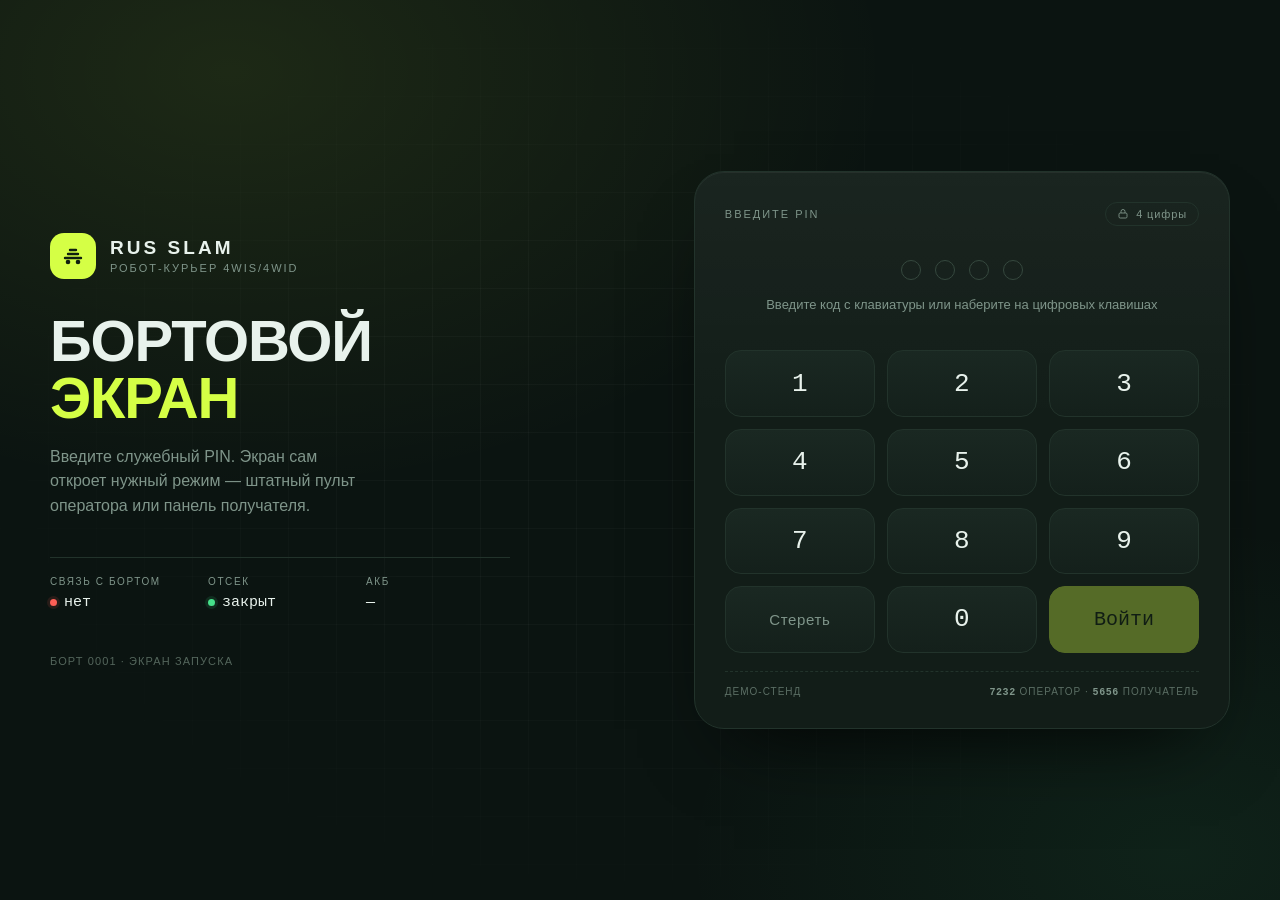
==== gui/gate.html @ 7b0c56fb "Бортовой экран: вход по PIN и панель получателя - gate.html: клавиатура PIN на старте; 7232 — киоск " ====
<!DOCTYPE html>
<html lang="ru">
<head>
  <meta charset="UTF-8" />
  <meta name="viewport" content="width=device-width, initial-scale=1" />
  <title>RUS SLAM — вход на борт</title>
  <meta name="theme-color" content="#0b1411" />
  <style>
    :root {
      --bg: #0b1411;
      --panel: #121d18;
      --panel-2: #17241e;
      --line: #22332b;
      --ink: #e8f2ec;
      --muted: #7f958a;
      --accent: #d5ff45;
      --accent-dim: rgba(213, 255, 69, 0.16);
      --warn: #ff8a5c;
      --err: #ff5f56;
      --ok: #46e08a;
      --radius: 22px;
      --font: "Segoe UI", "Inter", "Helvetica Neue", Arial, sans-serif;
      --mono: "JetBrains Mono", "SFMono-Regular", Consolas, "Liberation Mono", monospace;
    }

    * { box-sizing: border-box; }

    html, body { height: 100%; }

    body {
      margin: 0;
      font-family: var(--font);
      color: var(--ink);
      background:
        radial-gradient(1100px 700px at 18% 8%, rgba(213, 255, 69, 0.09), transparent 60%),
        radial-gradient(900px 600px at 92% 95%, rgba(70, 224, 138, 0.07), transparent 55%),
        var(--bg);
      display: grid;
      place-items: center;
      padding: clamp(16px, 3vw, 40px);
      overflow: hidden;
    }

    /* Тонкая техническая сетка на фоне */
    body::before {
      content: "";
      position: fixed;
      inset: 0;
      pointer-events: none;
      background-image:
        linear-gradient(rgba(255, 255, 255, 0.028) 1px, transparent 1px),
        linear-gradient(90deg, rgba(255, 255, 255, 0.028) 1px, transparent 1px);
      background-size: 48px 48px;
      mask-image: radial-gradient(ellipse at center, #000 30%, transparent 78%);
    }

    .gate {
      position: relative;
      width: min(1180px, 100%);
      display: grid;
      grid-template-columns: 1.05fr 0.95fr;
      gap: clamp(20px, 4vw, 64px);
      align-items: center;
    }

    /* ── левая колонка: кто и что ───────────────────────────── */
    .brand {
      display: flex;
      align-items: center;
      gap: 14px;
      margin-bottom: 34px;
    }

    .brand .mark {
      width: 46px;
      height: 46px;
      display: grid;
      place-items: center;
      border-radius: 14px;
      background: var(--accent);
      color: #10200f;
      flex: none;
    }

    .brand b {
      display: block;
      font-size: 19px;
      letter-spacing: 0.16em;
    }

    .brand small {
      display: block;
      margin-top: 3px;
      font-size: 11px;
      letter-spacing: 0.18em;
      text-transform: uppercase;
      color: var(--muted);
    }

    h1 {
      margin: 0;
      font-size: clamp(34px, 4.6vw, 58px);
      line-height: 0.98;
      letter-spacing: -0.02em;
      font-weight: 650;
    }

    h1 em {
      font-style: normal;
      color: var(--accent);
    }

    .lead {
      margin: 18px 0 0;
      max-width: 36ch;
      font-size: clamp(14px, 1.25vw, 17px);
      line-height: 1.55;
      color: var(--muted);
    }

    .telemetry {
      margin-top: 38px;
      border-top: 1px solid var(--line);
      padding-top: 18px;
      display: grid;
      grid-template-columns: repeat(3, minmax(0, 1fr));
      gap: 14px;
      max-width: 460px;
    }

    .tel-k {
      font-size: 10px;
      letter-spacing: 0.16em;
      text-transform: uppercase;
      color: var(--muted);
      margin-bottom: 7px;
    }

    .tel-v {
      font-family: var(--mono);
      font-size: 15px;
      display: flex;
      align-items: center;
      gap: 7px;
      white-space: nowrap;
    }

    .dot {
      width: 7px;
      height: 7px;
      border-radius: 50%;
      background: var(--ok);
      box-shadow: 0 0 0 3px rgba(70, 224, 138, 0.12);
      flex: none;
    }

    .dot.bad { background: var(--err); box-shadow: 0 0 0 3px rgba(255, 95, 86, 0.12); }
    .dot.warn { background: var(--warn); box-shadow: 0 0 0 3px rgba(255, 138, 92, 0.12); }

    .foot-left {
      margin-top: 44px;
      font-size: 11px;
      letter-spacing: 0.1em;
      text-transform: uppercase;
      color: #54665c;
    }

    /* ── правая колонка: клавиатура ─────────────────────────── */
    .pad-card {
      position: relative;
      background: linear-gradient(180deg, rgba(255, 255, 255, 0.035), transparent 45%), var(--panel);
      border: 1px solid var(--line);
      border-radius: calc(var(--radius) + 8px);
      padding: clamp(20px, 2.4vw, 30px);
      box-shadow:
        0 40px 80px -40px rgba(0, 0, 0, 0.9),
        inset 0 1px 0 rgba(255, 255, 255, 0.05);
    }

    .pad-top {
      display: flex;
      align-items: center;
      justify-content: space-between;
      gap: 12px;
      margin-bottom: 20px;
    }

    .pad-title {
      font-size: 11px;
      letter-spacing: 0.18em;
      text-transform: uppercase;
      color: var(--muted);
    }

    .lock-pill {
      display: inline-flex;
      align-items: center;
      gap: 7px;
      font-size: 11px;
      letter-spacing: 0.08em;
      color: var(--muted);
      border: 1px solid var(--line);
      border-radius: 999px;
      padding: 5px 11px;
    }

    .pins {
      display: flex;
      justify-content: center;
      gap: 14px;
      padding: 14px 0 10px;
    }

    .pin-dot {
      width: 20px;
      height: 20px;
      border-radius: 50%;
      border: 1.5px solid #35483e;
      background: transparent;
      transition: background 0.12s ease, border-color 0.12s ease, transform 0.12s ease;
    }

    .pin-dot.on {
      background: var(--accent);
      border-color: var(--accent);
      transform: scale(1.06);
      box-shadow: 0 0 18px rgba(213, 255, 69, 0.35);
    }

    .status {
      min-height: 40px;
      margin: 6px 0 14px;
      text-align: center;
      font-size: 13px;
      line-height: 1.35;
      color: var(--muted);
      transition: color 0.15s ease;
    }

    .status.error { color: var(--err); }
    .status.ok { color: var(--accent); }
    .status strong { font-family: var(--mono); }

    .keys {
      display: grid;
      grid-template-columns: repeat(3, 1fr);
      gap: clamp(8px, 1vw, 12px);
    }

    .key {
      appearance: none;
      border: 1px solid var(--line);
      background: linear-gradient(180deg, #1a2822, #14201b);
      color: var(--ink);
      border-radius: 16px;
      min-height: clamp(56px, 7.4vh, 74px);
      font-family: var(--mono);
      font-size: clamp(21px, 2.1vw, 26px);
      cursor: pointer;
      transition: transform 0.06s ease, background 0.12s ease, border-color 0.12s ease;
      user-select: none;
      -webkit-tap-highlight-color: transparent;
    }

    .key:hover { border-color: #36503f; }
    .key:active, .key.press { transform: scale(0.97); background: #23362c; }
    .key:focus-visible { outline: 2px solid var(--accent); outline-offset: 2px; }

    .key.util {
      font-family: var(--font);
      font-size: 15px;
      letter-spacing: 0.04em;
      color: var(--muted);
    }

    .key.enter {
      background: var(--accent);
      border-color: var(--accent);
      color: #10200f;
      font-size: 20px;
    }

    .key.enter:hover { background: #e0ff70; }
    .key.enter:disabled { opacity: 0.35; cursor: default; }

    .demo {
      margin-top: 18px;
      padding-top: 14px;
      border-top: 1px dashed var(--line);
      display: flex;
      flex-wrap: wrap;
      align-items: center;
      justify-content: space-between;
      gap: 8px;
      font-size: 10px;
      letter-spacing: 0.1em;
      text-transform: uppercase;
      color: #5b6e64;
    }

    .demo b {
      color: var(--muted);
      font-family: var(--mono);
      font-weight: 600;
      letter-spacing: 0.06em;
    }

    /* уже вошли — предложить продолжить */
    .resume {
      display: none;
      margin-bottom: 16px;
      padding: 12px 14px;
      border-radius: 14px;
      border: 1px solid rgba(213, 255, 69, 0.28);
      background: var(--accent-dim);
      font-size: 13px;
      line-height: 1.4;
    }

    .resume.show { display: block; }

    .resume a { color: var(--accent); }

    /* тряска при ошибке */
    @keyframes shake {
      0%, 100% { transform: translateX(0); }
      20% { transform: translateX(-9px); }
      40% { transform: translateX(8px); }
      60% { transform: translateX(-5px); }
      80% { transform: translateX(3px); }
    }

    .pad-card.shake { animation: shake 0.42s ease; }

    @media (max-width: 900px) {
      body { overflow: auto; padding: 18px; }
      .gate { grid-template-columns: 1fr; gap: 26px; max-width: 460px; }
      .brand { margin-bottom: 22px; }
      h1 { font-size: clamp(30px, 9vw, 40px); }
      .lead { margin-top: 12px; }
      .telemetry { margin-top: 24px; }
      .foot-left { display: none; }
    }

    @media (prefers-reduced-motion: reduce) {
      * { animation: none !important; transition: none !important; }
    }
  </style>
</head>
<!--
  Экран запуска бортового дисплея. Показывает клавиатуру PIN до того, как
  открыть интерфейс. PIN выбирает режим:
      7232 → штатный киоск оператора (main.html);
      5656 → монитор получателя (user.html): только чтение и отсек по PIN.
  Проверка PIN — на сервере (POST /api/gate), роль хранится в HttpOnly-cookie.
  Страница ничего не решает сама и не содержит инженерных данных.
-->
<body>
  <div class="gate">
    <!-- 1. Кто это и что происходит -->
    <section aria-label="О роботе">
      <div class="brand">
        <span class="mark" aria-hidden="true">
          <svg width="24" height="24" viewBox="0 0 24 24" fill="none">
            <path d="M4 14h16M7 10h10M9 6h6" stroke="currentColor" stroke-width="2.4" stroke-linecap="round"/>
            <circle cx="7" cy="18" r="2.3" fill="currentColor"/>
            <circle cx="17" cy="18" r="2.3" fill="currentColor"/>
          </svg>
        </span>
        <div>
          <b>RUS SLAM</b>
          <small>робот-курьер 4WIS/4WID</small>
        </div>
      </div>

      <h1>БОРТОВОЙ<br /><em>ЭКРАН</em></h1>
      <p class="lead">
        Введите служебный PIN. Экран сам откроет нужный режим — штатный пульт
        оператора или панель получателя.
      </p>

      <!-- Живые, но обезличенные данные: только чтобы понять, что борт на связи -->
      <div class="telemetry" aria-live="off">
        <div>
          <div class="tel-k">Связь с бортом</div>
          <div class="tel-v"><span class="dot" id="t-link"></span><span id="t-link-v">есть</span></div>
        </div>
        <div>
          <div class="tel-k">Отсек</div>
          <div class="tel-v"><span class="dot" id="t-lock"></span><span id="t-lock-v">закрыт</span></div>
        </div>
        <div>
          <div class="tel-k">АКБ</div>
          <div class="tel-v"><span id="t-soc">—</span></div>
        </div>
      </div>

      <div class="foot-left">борт 0001 · экран запуска</div>
    </section>

    <!-- 2. Клавиатура -->
    <section class="pad-card" id="pad" aria-label="Ввод PIN">
      <div class="resume" id="resume">
        Вы уже вошли. <a id="resume-link" href="main.html">Продолжить →</a>
      </div>

      <div class="pad-top">
        <span class="pad-title">Введите PIN</span>
        <span class="lock-pill">
          <svg width="12" height="12" viewBox="0 0 24 24" fill="none" aria-hidden="true">
            <rect x="4" y="10" width="16" height="10" rx="2.5" stroke="currentColor" stroke-width="1.8"/>
            <path d="M8 10V7a4 4 0 0 1 8 0v3" stroke="currentColor" stroke-width="1.8"/>
          </svg>
          4 цифры
        </span>
      </div>

      <div class="pins" id="pins" aria-label="Введено цифр: 0 из 4">
        <span class="pin-dot"></span><span class="pin-dot"></span>
        <span class="pin-dot"></span><span class="pin-dot"></span>
      </div>

      <div class="status" id="status" role="status" aria-live="polite">Введите код с клавиатуры или наберите на цифровых клавишах</div>

      <div class="keys" id="keys">
        <button class="key" data-key="1" type="button">1</button>
        <button class="key" data-key="2" type="button">2</button>
        <button class="key" data-key="3" type="button">3</button>
        <button class="key" data-key="4" type="button">4</button>
        <button class="key" data-key="5" type="button">5</button>
        <button class="key" data-key="6" type="button">6</button>
        <button class="key" data-key="7" type="button">7</button>
        <button class="key" data-key="8" type="button">8</button>
        <button class="key" data-key="9" type="button">9</button>
        <button class="key util" data-key="back" type="button">Стереть</button>
        <button class="key" data-key="0" type="button">0</button>
        <button class="key enter" data-key="enter" type="button" aria-label="Войти">Войти</button>
      </div>

      <div class="demo">
        <span>демо-стенд</span>
        <span><b>7232</b> оператор · <b>5656</b> получатель</span>
      </div>
    </section>
  </div>

  <script>
    (function () {
      'use strict';

      var MAX = 4;
      var pin = '';
      var busy = false;
      var blockedUntil = 0;
      var statusEl = document.getElementById('status');
      var padEl = document.getElementById('pad');
      var pinsEl = document.getElementById('pins');
      var dots = [].slice.call(pinsEl.children);
      var keysEl = document.getElementById('keys');
      var enterKey = keysEl.querySelector('[data-key="enter"]');
      var tick = null;

      function say(text, kind) {
        statusEl.textContent = text;
        statusEl.className = 'status' + (kind ? ' ' + kind : '');
      }

      function paint() {
        dots.forEach(function (d, i) { d.classList.toggle('on', i < pin.length); });
        pinsEl.setAttribute('aria-label', 'Введено цифр: ' + pin.length + ' из ' + MAX);
        enterKey.disabled = pin.length !== MAX || busy || Date.now() < blockedUntil;
      }

      function reset() {
        pin = '';
        paint();
      }

      function fail(message, ms) {
        padEl.classList.remove('shake');
        void padEl.offsetWidth;
        padEl.classList.add('shake');
        say(message, 'error');
        reset();
        if (ms > 0) {
          blockedUntil = Date.now() + ms;
          countdown();
        }
        paint();
      }

      function countdown() {
        if (tick) clearInterval(tick);
        tick = setInterval(function () {
          var left = blockedUntil - Date.now();
          if (left <= 0) {
            clearInterval(tick);
            tick = null;
            blockedUntil = 0;
            say('Введите код с клавиатуры или наберите на цифровых клавишах');
            paint();
            return;
          }
          say('Слишком много попыток. Подождите ' + Math.ceil(left / 1000) + ' с', 'error');
          paint();
        }, 200);
      }

      function submit() {
        if (busy || pin.length !== MAX) return;
        busy = true;
        paint();
        say('Проверяем код…');
        fetch('api/gate', {
          method: 'POST',
          headers: { 'Content-Type': 'application/json' },
          cache: 'no-store',
          body: JSON.stringify({ pin: pin })
        }).then(function (r) {
          return r.json().catch(function () { return {}; }).then(function (j) {
            return { status: r.status, body: j };
          });
        }).then(function (res) {
          busy = false;
          var j = res.body || {};
          if (res.status === 200 && j.ok && j.redirect) {
            say('Готово: ' + (j.role === 'operator' ? 'режим оператора' : 'панель получателя'), 'ok');
            var dest = j.redirect;
            try {
              if (j.token) localStorage.setItem('rus_token', j.token);
            } catch (err) { /* приватный режим — обойдёмся cookie */ }
            // ?t= страхует от браузеров, где cookie во встроенном окне не доходят
            if (j.token) dest += (dest.indexOf('?') < 0 ? '?' : '&') + 't=' + encodeURIComponent(j.token);
            location.replace(dest);
            return;
          }
          var ms = Number(j.remainingMs) || 0;
          fail(j.error || 'Код не подошёл', ms);
        }).catch(function () {
          busy = false;
          fail('Сервер борта не отвечает. Проверьте связь.', 0);
        });
      }

      function press(key) {
        if (Date.now() < blockedUntil && key !== 'clear') return;
        if (key === 'back') {
          pin = pin.slice(0, -1);
          say('Введите код с клавиатуры или наберите на цифровых клавишах');
        } else if (key === 'enter') {
          submit();
        } else if (/^\d$/.test(key)) {
          if (pin.length < MAX) pin += key;
          if (pin.length === MAX) {
            say('Проверяем код…');
            setTimeout(submit, 180);
          } else {
            say('Ещё ' + (MAX - pin.length) + ' цифр' + (MAX - pin.length === 1 ? 'а' : 'ы'));
          }
        }
        paint();
      }

      keysEl.addEventListener('click', function (e) {
        var btn = e.target.closest('.key');
        if (!btn) return;
        press(btn.getAttribute('data-key'));
      });

      document.addEventListener('keydown', function (e) {
        if (e.ctrlKey || e.metaKey || e.altKey) return;
        if (/^\d$/.test(e.key)) { e.preventDefault(); press(e.key); }
        else if (e.key === 'Backspace') { e.preventDefault(); press('back'); }
        else if (e.key === 'Enter') { e.preventDefault(); press('enter'); }
      });

      // Уже вошли? Не запираем, но и не перекидываем молча — предлагаем продолжить.
      var savedToken = '';
      try { savedToken = localStorage.getItem('rus_token') || ''; } catch (err) { /* нет доступа */ }
      fetch('api/session', {
        cache: 'no-store',
        headers: savedToken ? { 'X-Session': savedToken } : {}
      })
        .then(function (r) { return r.json(); })
        .then(function (j) {
          if (j && j.ok && j.role) {
            var link = document.getElementById('resume-link');
            var home = j.home || 'main.html';
            if (savedToken) home += (home.indexOf('?') < 0 ? '?' : '&') + 't=' + encodeURIComponent(savedToken);
            link.href = home;
            link.textContent = (j.role === 'operator' ? 'Продолжить как оператор' : 'Продолжить как получатель') + ' →';
            document.getElementById('resume').classList.add('show');
          }
        })
        .catch(function () {});

      // Мини-сводка борта: есть ли связь, закрыт ли отсек, сколько заряда.
      fetch('api/state', { cache: 'no-store' })
        .then(function (r) { return r.json(); })
        .then(function (j) {
          var d = j && j.ok ? j.data : null;
          if (!d) throw new Error('нет данных');
          var link = d.linkOk !== false;
          document.getElementById('t-link').className = 'dot' + (link ? '' : ' bad');
          document.getElementById('t-link-v').textContent = link ? 'есть' : 'нет';
          var closed = !(d.lock && d.lock.open);
          document.getElementById('t-lock').className = 'dot' + (closed ? '' : ' warn');
          document.getElementById('t-lock-v').textContent = closed ? 'закрыт' : 'открыт';
          var soc = d.battery && typeof d.battery.soc === 'number' ? Math.round(d.battery.soc) : null;
          document.getElementById('t-soc').textContent = soc === null ? '—' : soc + ' %';
        })
        .catch(function () {
          document.getElementById('t-link').className = 'dot bad';
          document.getElementById('t-link-v').textContent = 'нет';
          document.getElementById('t-soc').textContent = '—';
        });

      paint();
    })();
  </script>
</body>
</html>
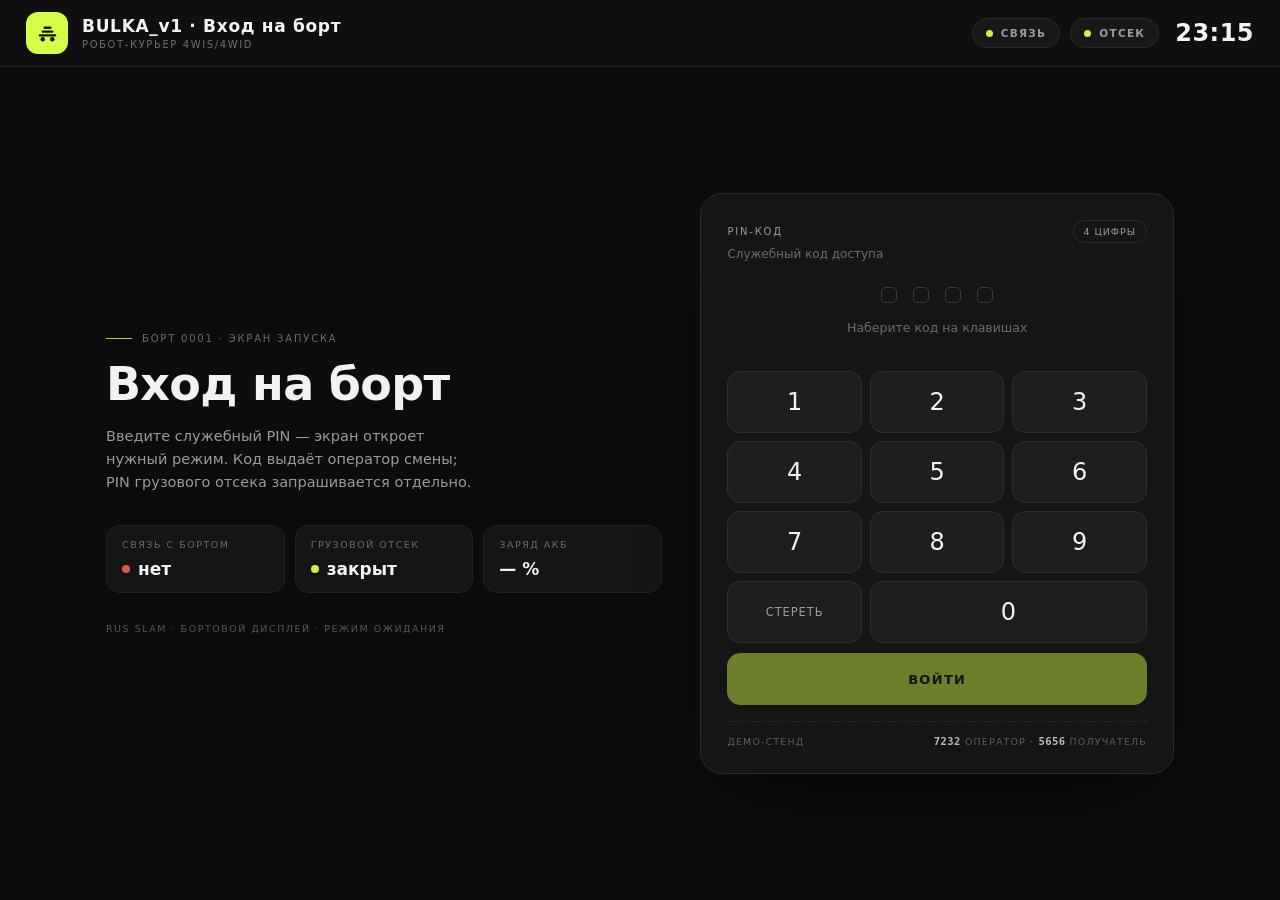
==== commit 799db31f: "Оформление бортовых экранов в стилистике BULKA_v1 - gate.html и user.html переведены на графитовую т" ====
--- a/gui/gate.html
+++ b/gui/gate.html
@@ -3,238 +3,295 @@
 <head>
   <meta charset="UTF-8" />
   <meta name="viewport" content="width=device-width, initial-scale=1" />
-  <title>RUS SLAM — вход на борт</title>
-  <meta name="theme-color" content="#0b1411" />
+  <title>BULKA_v1 — вход на борт</title>
+  <meta name="theme-color" content="#0c0c0c" />
   <style>
+    /* Оформление — как у бортового экрана и веб-пульта BULKA_v1 (ZMK Vision):
+       графитовый чёрный, нейтральные карточки, лаймовый акцент только точечно. */
     :root {
-      --bg: #0b1411;
-      --panel: #121d18;
-      --panel-2: #17241e;
-      --line: #22332b;
-      --ink: #e8f2ec;
-      --muted: #7f958a;
+      --bg: #0c0c0c;
+      --panel: #151515;
+      --panel-2: #1d1d1d;
+      --line: #2a2a2a;
+      --line-soft: #232323;
+      --ink: #f2f2f2;
+      --muted: #9a9a9a;
+      --dim: #6c6c6c;
       --accent: #d5ff45;
-      --accent-dim: rgba(213, 255, 69, 0.16);
-      --warn: #ff8a5c;
-      --err: #ff5f56;
-      --ok: #46e08a;
-      --radius: 22px;
-      --font: "Segoe UI", "Inter", "Helvetica Neue", Arial, sans-serif;
-      --mono: "JetBrains Mono", "SFMono-Regular", Consolas, "Liberation Mono", monospace;
+      --accent-ink: #141414;
+      --ok: #c8f43a;
+      --warn: #e5a438;
+      --err: #e0564a;
+      --radius: 18px;
+      --font: Inter, "Segoe UI", system-ui, Arial, sans-serif;
+      --mono: ui-monospace, SFMono-Regular, Menlo, Consolas, monospace;
     }
 
     * { box-sizing: border-box; }
-
     html, body { height: 100%; }
 
     body {
       margin: 0;
+      background: var(--bg);
+      color: var(--ink);
       font-family: var(--font);
-      color: var(--ink);
-      background:
-        radial-gradient(1100px 700px at 18% 8%, rgba(213, 255, 69, 0.09), transparent 60%),
-        radial-gradient(900px 600px at 92% 95%, rgba(70, 224, 138, 0.07), transparent 55%),
-        var(--bg);
-      display: grid;
-      place-items: center;
-      padding: clamp(16px, 3vw, 40px);
-      overflow: hidden;
-    }
-
-    /* Тонкая техническая сетка на фоне */
-    body::before {
-      content: "";
-      position: fixed;
-      inset: 0;
-      pointer-events: none;
-      background-image:
-        linear-gradient(rgba(255, 255, 255, 0.028) 1px, transparent 1px),
-        linear-gradient(90deg, rgba(255, 255, 255, 0.028) 1px, transparent 1px);
-      background-size: 48px 48px;
-      mask-image: radial-gradient(ellipse at center, #000 30%, transparent 78%);
-    }
-
-    .gate {
-      position: relative;
-      width: min(1180px, 100%);
-      display: grid;
-      grid-template-columns: 1.05fr 0.95fr;
-      gap: clamp(20px, 4vw, 64px);
-      align-items: center;
-    }
-
-    /* ── левая колонка: кто и что ───────────────────────────── */
-    .brand {
+      display: flex;
+      flex-direction: column;
+      min-height: 100vh;
+      -webkit-font-smoothing: antialiased;
+      -webkit-tap-highlight-color: transparent;
+    }
+
+    /* ── шапка как у киоска ─────────────────────────────────── */
+    .head {
       display: flex;
       align-items: center;
       gap: 14px;
-      margin-bottom: 34px;
-    }
-
-    .brand .mark {
-      width: 46px;
-      height: 46px;
+      padding: 12px clamp(14px, 2.4vw, 26px);
+      background: #0f0f0f;
+      border-bottom: 1px solid var(--line-soft);
+      flex: none;
+    }
+
+    .logo {
+      width: 42px;
+      height: 42px;
+      border-radius: 12px;
       display: grid;
       place-items: center;
-      border-radius: 14px;
       background: var(--accent);
-      color: #10200f;
+      color: var(--accent-ink);
       flex: none;
     }
 
     .brand b {
       display: block;
-      font-size: 19px;
-      letter-spacing: 0.16em;
+      font-size: 17px;
+      font-weight: 700;
+      letter-spacing: .04em;
     }
 
     .brand small {
       display: block;
       margin-top: 3px;
-      font-size: 11px;
-      letter-spacing: 0.18em;
-      text-transform: uppercase;
-      color: var(--muted);
-    }
-
-    h1 {
-      margin: 0;
-      font-size: clamp(34px, 4.6vw, 58px);
-      line-height: 0.98;
-      letter-spacing: -0.02em;
-      font-weight: 650;
-    }
-
-    h1 em {
-      font-style: normal;
-      color: var(--accent);
-    }
-
-    .lead {
-      margin: 18px 0 0;
-      max-width: 36ch;
-      font-size: clamp(14px, 1.25vw, 17px);
-      line-height: 1.55;
-      color: var(--muted);
-    }
-
-    .telemetry {
-      margin-top: 38px;
-      border-top: 1px solid var(--line);
-      padding-top: 18px;
-      display: grid;
-      grid-template-columns: repeat(3, minmax(0, 1fr));
-      gap: 14px;
-      max-width: 460px;
-    }
-
-    .tel-k {
       font-size: 10px;
-      letter-spacing: 0.16em;
-      text-transform: uppercase;
-      color: var(--muted);
-      margin-bottom: 7px;
-    }
-
-    .tel-v {
-      font-family: var(--mono);
-      font-size: 15px;
+      letter-spacing: .16em;
+      text-transform: uppercase;
+      color: var(--dim);
+    }
+
+    .head-right {
+      margin-left: auto;
       display: flex;
       align-items: center;
-      gap: 7px;
+      gap: 10px;
+    }
+
+    .pill {
+      display: inline-flex;
+      align-items: center;
+      gap: 8px;
+      padding: 8px 13px;
+      border-radius: 999px;
+      border: 1px solid var(--line);
+      background: #181818;
+      color: var(--muted);
+      font-size: 10.5px;
+      font-weight: 600;
+      letter-spacing: .12em;
+      text-transform: uppercase;
       white-space: nowrap;
     }
 
-    .dot {
+    .pill .dot {
       width: 7px;
       height: 7px;
       border-radius: 50%;
       background: var(--ok);
-      box-shadow: 0 0 0 3px rgba(70, 224, 138, 0.12);
       flex: none;
     }
 
-    .dot.bad { background: var(--err); box-shadow: 0 0 0 3px rgba(255, 95, 86, 0.12); }
-    .dot.warn { background: var(--warn); box-shadow: 0 0 0 3px rgba(255, 138, 92, 0.12); }
-
-    .foot-left {
-      margin-top: 44px;
-      font-size: 11px;
-      letter-spacing: 0.1em;
-      text-transform: uppercase;
-      color: #54665c;
-    }
-
-    /* ── правая колонка: клавиатура ─────────────────────────── */
-    .pad-card {
+    .pill .dot.bad, .dot.bad { background: var(--err); }
+    .pill .dot.warn, .dot.warn { background: var(--warn); }
+
+    .dot {
+      width: 8px;
+      height: 8px;
+      border-radius: 50%;
+      background: var(--ok);
+      flex: none;
+    }
+
+    .clock {
+      font-size: 24px;
+      font-weight: 700;
+      letter-spacing: .02em;
+      font-variant-numeric: tabular-nums;
+      padding-left: 6px;
+    }
+
+    /* ── содержимое ─────────────────────────────────────────── */
+    .wrap {
+      flex: 1;
+      width: min(1120px, 100%);
+      margin: 0 auto;
+      padding: clamp(22px, 4vw, 48px) clamp(14px, 2.4vw, 26px);
+      display: grid;
+      grid-template-columns: minmax(0, 1.08fr) minmax(340px, 0.92fr);
+      gap: clamp(18px, 3vw, 44px);
+      align-items: center;
+    }
+
+    .eyebrow {
+      display: flex;
+      align-items: center;
+      gap: 10px;
+      font-size: 10px;
+      letter-spacing: .18em;
+      text-transform: uppercase;
+      color: var(--dim);
+      margin-bottom: 16px;
+    }
+
+    .eyebrow::before {
+      content: "";
+      width: 26px;
+      height: 1px;
+      background: var(--accent);
+      opacity: .8;
+    }
+
+    h1 {
+      margin: 0;
+      font-size: clamp(32px, 3.8vw, 46px);
+      line-height: 1.06;
+      font-weight: 700;
+      letter-spacing: -.015em;
+    }
+
+    .lead {
+      margin: 16px 0 0;
+      max-width: 40ch;
+      font-size: 14.5px;
+      line-height: 1.6;
+      color: var(--muted);
+    }
+
+    /* три карточки, как блоки киоска */
+    .tiles {
+      margin-top: 30px;
+      display: grid;
+      grid-template-columns: repeat(3, minmax(0, 1fr));
+      gap: 10px;
+    }
+
+    .tile {
+      background: var(--panel);
+      border: 1px solid var(--line-soft);
+      border-radius: 14px;
+      padding: 13px 15px;
+      min-width: 0;
+    }
+
+    .tile-k {
+      font-size: 9.5px;
+      letter-spacing: .16em;
+      text-transform: uppercase;
+      color: var(--dim);
+      margin-bottom: 9px;
+      white-space: nowrap;
+      overflow: hidden;
+      text-overflow: ellipsis;
+    }
+
+    .tile-v {
+      display: flex;
+      align-items: center;
+      gap: 8px;
+      font-size: 17px;
+      font-weight: 600;
+      font-variant-numeric: tabular-nums;
+      white-space: nowrap;
+    }
+
+    .foot-note {
+      margin-top: 30px;
+      font-size: 9.5px;
+      letter-spacing: .16em;
+      text-transform: uppercase;
+      color: #575757;
+    }
+
+    /* ── карточка PIN ───────────────────────────────────────── */
+    .card {
       position: relative;
-      background: linear-gradient(180deg, rgba(255, 255, 255, 0.035), transparent 45%), var(--panel);
+      background: var(--panel);
       border: 1px solid var(--line);
-      border-radius: calc(var(--radius) + 8px);
-      padding: clamp(20px, 2.4vw, 30px);
-      box-shadow:
-        0 40px 80px -40px rgba(0, 0, 0, 0.9),
-        inset 0 1px 0 rgba(255, 255, 255, 0.05);
-    }
-
-    .pad-top {
+      border-radius: 22px;
+      padding: clamp(18px, 2.2vw, 26px);
+      box-shadow: 0 30px 70px -40px #000;
+    }
+
+    .card-head {
       display: flex;
       align-items: center;
       justify-content: space-between;
-      gap: 12px;
-      margin-bottom: 20px;
-    }
-
-    .pad-title {
-      font-size: 11px;
-      letter-spacing: 0.18em;
+      gap: 10px;
+      margin-bottom: 4px;
+    }
+
+    .card-k {
+      font-size: 10px;
+      letter-spacing: .18em;
       text-transform: uppercase;
       color: var(--muted);
     }
 
-    .lock-pill {
-      display: inline-flex;
-      align-items: center;
-      gap: 7px;
-      font-size: 11px;
-      letter-spacing: 0.08em;
+    .card-sub {
+      margin: 0 0 18px;
+      font-size: 12px;
+      color: var(--dim);
+    }
+
+    .badge {
+      font-size: 9.5px;
+      letter-spacing: .1em;
+      text-transform: uppercase;
       color: var(--muted);
       border: 1px solid var(--line);
       border-radius: 999px;
-      padding: 5px 11px;
+      padding: 5px 10px;
+      white-space: nowrap;
     }
 
     .pins {
       display: flex;
       justify-content: center;
-      gap: 14px;
-      padding: 14px 0 10px;
+      gap: 16px;
+      padding: 8px 0 6px;
     }
 
     .pin-dot {
-      width: 20px;
-      height: 20px;
-      border-radius: 50%;
-      border: 1.5px solid #35483e;
-      background: transparent;
-      transition: background 0.12s ease, border-color 0.12s ease, transform 0.12s ease;
+      width: 16px;
+      height: 16px;
+      border-radius: 5px;
+      border: 1.5px solid #3b3b3b;
+      transition: background .12s, border-color .12s, box-shadow .12s;
     }
 
     .pin-dot.on {
       background: var(--accent);
       border-color: var(--accent);
-      transform: scale(1.06);
-      box-shadow: 0 0 18px rgba(213, 255, 69, 0.35);
+      box-shadow: 0 0 0 4px rgba(213, 255, 69, .1);
     }
 
     .status {
-      min-height: 40px;
-      margin: 6px 0 14px;
+      min-height: 38px;
+      margin: 10px 0 14px;
       text-align: center;
-      font-size: 13px;
-      line-height: 1.35;
-      color: var(--muted);
-      transition: color 0.15s ease;
+      font-size: 12.5px;
+      line-height: 1.4;
+      color: var(--dim);
     }
 
     .status.error { color: var(--err); }
@@ -244,102 +301,128 @@
     .keys {
       display: grid;
       grid-template-columns: repeat(3, 1fr);
-      gap: clamp(8px, 1vw, 12px);
+      gap: 8px;
     }
 
     .key {
       appearance: none;
-      border: 1px solid var(--line);
-      background: linear-gradient(180deg, #1a2822, #14201b);
+      border: 1px solid #2f2f2f;
+      background: #1e1e1e;
       color: var(--ink);
-      border-radius: 16px;
-      min-height: clamp(56px, 7.4vh, 74px);
-      font-family: var(--mono);
-      font-size: clamp(21px, 2.1vw, 26px);
+      border-radius: 13px;
+      min-height: clamp(52px, 7.2vh, 62px);
+      font-family: var(--font);
+      font-size: clamp(20px, 2vw, 24px);
+      font-weight: 500;
+      font-variant-numeric: tabular-nums;
       cursor: pointer;
-      transition: transform 0.06s ease, background 0.12s ease, border-color 0.12s ease;
-      user-select: none;
-      -webkit-tap-highlight-color: transparent;
-    }
-
-    .key:hover { border-color: #36503f; }
-    .key:active, .key.press { transform: scale(0.97); background: #23362c; }
+      transition: background .1s, transform .06s;
+    }
+
+    .key:hover { background: #262626; }
+    .key:active, .key.press { transform: translateY(1px); background: #2c2c2c; }
     .key:focus-visible { outline: 2px solid var(--accent); outline-offset: 2px; }
 
     .key.util {
-      font-family: var(--font);
-      font-size: 15px;
-      letter-spacing: 0.04em;
+      font-size: 11.5px;
+      letter-spacing: .08em;
+      text-transform: uppercase;
       color: var(--muted);
     }
 
-    .key.enter {
+    .key.zero { grid-column: 2 / span 2; }
+
+    .btn-enter {
+      appearance: none;
+      width: 100%;
+      margin-top: 10px;
+      min-height: 52px;
+      border-radius: 13px;
+      border: 1px solid var(--accent);
       background: var(--accent);
-      border-color: var(--accent);
-      color: #10200f;
-      font-size: 20px;
-    }
-
-    .key.enter:hover { background: #e0ff70; }
-    .key.enter:disabled { opacity: 0.35; cursor: default; }
+      color: var(--accent-ink);
+      font: inherit;
+      font-size: 13px;
+      font-weight: 700;
+      letter-spacing: .1em;
+      text-transform: uppercase;
+      cursor: pointer;
+      transition: background .15s, transform .06s;
+    }
+
+    .btn-enter:hover { background: #c8f43a; }
+    .btn-enter:active { transform: translateY(1px); }
+    .btn-enter:disabled { opacity: .45; cursor: default; }
 
     .demo {
-      margin-top: 18px;
-      padding-top: 14px;
+      margin-top: 16px;
+      padding-top: 13px;
       border-top: 1px dashed var(--line);
       display: flex;
       flex-wrap: wrap;
       align-items: center;
       justify-content: space-between;
-      gap: 8px;
-      font-size: 10px;
-      letter-spacing: 0.1em;
-      text-transform: uppercase;
-      color: #5b6e64;
+      gap: 6px;
+      font-size: 9.5px;
+      letter-spacing: .12em;
+      text-transform: uppercase;
+      color: #5f5f5f;
     }
 
     .demo b {
-      color: var(--muted);
+      color: #b9b9b9;
       font-family: var(--mono);
       font-weight: 600;
-      letter-spacing: 0.06em;
-    }
-
-    /* уже вошли — предложить продолжить */
+      font-size: 10.5px;
+      letter-spacing: .04em;
+    }
+
+    /* уже вошли */
     .resume {
       display: none;
-      margin-bottom: 16px;
-      padding: 12px 14px;
-      border-radius: 14px;
-      border: 1px solid rgba(213, 255, 69, 0.28);
-      background: var(--accent-dim);
-      font-size: 13px;
-      line-height: 1.4;
+      margin-bottom: 14px;
+      padding: 11px 13px;
+      border-radius: 12px;
+      border: 1px solid #3d4520;
+      background: #1b1e10;
+      color: #d8dcb8;
+      font-size: 12.5px;
+      line-height: 1.45;
     }
 
     .resume.show { display: block; }
-
-    .resume a { color: var(--accent); }
-
-    /* тряска при ошибке */
+    .resume a { color: var(--accent); text-decoration: none; font-weight: 600; }
+    .resume a:hover { text-decoration: underline; }
+
     @keyframes shake {
       0%, 100% { transform: translateX(0); }
-      20% { transform: translateX(-9px); }
-      40% { transform: translateX(8px); }
-      60% { transform: translateX(-5px); }
+      20% { transform: translateX(-8px); }
+      40% { transform: translateX(7px); }
+      60% { transform: translateX(-4px); }
       80% { transform: translateX(3px); }
     }
 
-    .pad-card.shake { animation: shake 0.42s ease; }
+    .card.shake { animation: shake .42s ease; }
 
     @media (max-width: 900px) {
-      body { overflow: auto; padding: 18px; }
-      .gate { grid-template-columns: 1fr; gap: 26px; max-width: 460px; }
-      .brand { margin-bottom: 22px; }
-      h1 { font-size: clamp(30px, 9vw, 40px); }
-      .lead { margin-top: 12px; }
-      .telemetry { margin-top: 24px; }
-      .foot-left { display: none; }
+      .wrap { grid-template-columns: 1fr; max-width: 480px; align-items: start; }
+      .head .pill.mode-pill { display: none; }
+      .tiles { margin-top: 22px; }
+      .foot-note { display: none; }
+    }
+
+    @media (max-width: 620px) {
+      .head { gap: 10px; }
+      .brand small, .head .pill { display: none; }
+      .brand b { font-size: 13.5px; }
+      .clock { font-size: 18px; padding-left: 0; }
+    }
+
+    @media (max-width: 560px) {
+      h1 { font-size: 30px; }
+      .tiles { gap: 8px; }
+      .tile { padding: 11px 12px; }
+      .tile-v { font-size: 15px; }
     }
 
     @media (prefers-reduced-motion: reduce) {
@@ -351,76 +434,79 @@
   Экран запуска бортового дисплея. Показывает клавиатуру PIN до того, как
   открыть интерфейс. PIN выбирает режим:
       7232 → штатный киоск оператора (main.html);
-      5656 → монитор получателя (user.html): только чтение и отсек по PIN.
+      5656 → панель получателя (user.html): только чтение и отсек по PIN.
   Проверка PIN — на сервере (POST /api/gate), роль хранится в HttpOnly-cookie.
-  Страница ничего не решает сама и не содержит инженерных данных.
+  Оформление повторяет бортовой экран и веб-пульт: графит, нейтральные карточки,
+  лаймовый акцент только на действиях.
 -->
 <body>
-  <div class="gate">
-    <!-- 1. Кто это и что происходит -->
+  <!-- 1. Шапка -->
+  <header class="head">
+    <span class="logo" aria-hidden="true">
+      <svg width="23" height="23" viewBox="0 0 24 24" fill="none">
+        <path d="M4 14h16M7 10h10M9 6h6" stroke="currentColor" stroke-width="2.4" stroke-linecap="round"/>
+        <circle cx="7" cy="18" r="2.3" fill="currentColor"/>
+        <circle cx="17" cy="18" r="2.3" fill="currentColor"/>
+      </svg>
+    </span>
+    <div class="brand">
+      <b>BULKA_v1 · Вход на борт</b>
+      <small>робот-курьер 4WIS/4WID</small>
+    </div>
+
+    <div class="head-right">
+      <span class="pill mode-pill"><span class="dot" id="t-link-dot"></span><span id="t-link-text">связь</span></span>
+      <span class="pill mode-pill" id="t-lock-pill"><span class="dot" id="t-lock-dot"></span><span id="t-lock-text">отсек</span></span>
+      <span class="clock" id="clock">--:--</span>
+    </div>
+  </header>
+
+  <!-- 2. Содержимое -->
+  <div class="wrap">
     <section aria-label="О роботе">
-      <div class="brand">
-        <span class="mark" aria-hidden="true">
-          <svg width="24" height="24" viewBox="0 0 24 24" fill="none">
-            <path d="M4 14h16M7 10h10M9 6h6" stroke="currentColor" stroke-width="2.4" stroke-linecap="round"/>
-            <circle cx="7" cy="18" r="2.3" fill="currentColor"/>
-            <circle cx="17" cy="18" r="2.3" fill="currentColor"/>
-          </svg>
-        </span>
-        <div>
-          <b>RUS SLAM</b>
-          <small>робот-курьер 4WIS/4WID</small>
+      <div class="eyebrow">борт 0001 · экран запуска</div>
+      <h1>Вход на борт</h1>
+      <p class="lead">
+        Введите служебный PIN — экран откроет нужный режим. Код выдаёт оператор
+        смены; PIN грузового отсека запрашивается отдельно.
+      </p>
+
+      <div class="tiles" aria-live="off">
+        <div class="tile">
+          <div class="tile-k">Связь с бортом</div>
+          <div class="tile-v"><span class="dot" id="t-link"></span><span id="t-link-v">есть</span></div>
+        </div>
+        <div class="tile">
+          <div class="tile-k">Грузовой отсек</div>
+          <div class="tile-v"><span class="dot" id="t-lock"></span><span id="t-lock-v">закрыт</span></div>
+        </div>
+        <div class="tile">
+          <div class="tile-k">Заряд АКБ</div>
+          <div class="tile-v" id="t-soc">— %</div>
         </div>
       </div>
 
-      <h1>БОРТОВОЙ<br /><em>ЭКРАН</em></h1>
-      <p class="lead">
-        Введите служебный PIN. Экран сам откроет нужный режим — штатный пульт
-        оператора или панель получателя.
-      </p>
-
-      <!-- Живые, но обезличенные данные: только чтобы понять, что борт на связи -->
-      <div class="telemetry" aria-live="off">
-        <div>
-          <div class="tel-k">Связь с бортом</div>
-          <div class="tel-v"><span class="dot" id="t-link"></span><span id="t-link-v">есть</span></div>
-        </div>
-        <div>
-          <div class="tel-k">Отсек</div>
-          <div class="tel-v"><span class="dot" id="t-lock"></span><span id="t-lock-v">закрыт</span></div>
-        </div>
-        <div>
-          <div class="tel-k">АКБ</div>
-          <div class="tel-v"><span id="t-soc">—</span></div>
-        </div>
-      </div>
-
-      <div class="foot-left">борт 0001 · экран запуска</div>
+      <div class="foot-note">RUS SLAM · бортовой дисплей · режим ожидания</div>
     </section>
 
-    <!-- 2. Клавиатура -->
-    <section class="pad-card" id="pad" aria-label="Ввод PIN">
+    <!-- 3. PIN -->
+    <section class="card" id="pad" aria-label="Ввод PIN">
       <div class="resume" id="resume">
         Вы уже вошли. <a id="resume-link" href="main.html">Продолжить →</a>
       </div>
 
-      <div class="pad-top">
-        <span class="pad-title">Введите PIN</span>
-        <span class="lock-pill">
-          <svg width="12" height="12" viewBox="0 0 24 24" fill="none" aria-hidden="true">
-            <rect x="4" y="10" width="16" height="10" rx="2.5" stroke="currentColor" stroke-width="1.8"/>
-            <path d="M8 10V7a4 4 0 0 1 8 0v3" stroke="currentColor" stroke-width="1.8"/>
-          </svg>
-          4 цифры
-        </span>
+      <div class="card-head">
+        <span class="card-k">PIN-код</span>
+        <span class="badge">4 цифры</span>
       </div>
+      <p class="card-sub">Служебный код доступа</p>
 
       <div class="pins" id="pins" aria-label="Введено цифр: 0 из 4">
         <span class="pin-dot"></span><span class="pin-dot"></span>
         <span class="pin-dot"></span><span class="pin-dot"></span>
       </div>
 
-      <div class="status" id="status" role="status" aria-live="polite">Введите код с клавиатуры или наберите на цифровых клавишах</div>
+      <div class="status" id="status" role="status" aria-live="polite">Наберите код на клавишах</div>
 
       <div class="keys" id="keys">
         <button class="key" data-key="1" type="button">1</button>
@@ -433,9 +519,9 @@
         <button class="key" data-key="8" type="button">8</button>
         <button class="key" data-key="9" type="button">9</button>
         <button class="key util" data-key="back" type="button">Стереть</button>
-        <button class="key" data-key="0" type="button">0</button>
-        <button class="key enter" data-key="enter" type="button" aria-label="Войти">Войти</button>
+        <button class="key zero" data-key="0" type="button">0</button>
       </div>
+      <button class="btn-enter" id="enter" type="button">Войти</button>
 
       <div class="demo">
         <span>демо-стенд</span>
@@ -457,7 +543,7 @@
       var pinsEl = document.getElementById('pins');
       var dots = [].slice.call(pinsEl.children);
       var keysEl = document.getElementById('keys');
-      var enterKey = keysEl.querySelector('[data-key="enter"]');
+      var enterKey = document.getElementById('enter');
       var tick = null;
 
       function say(text, kind) {
@@ -497,7 +583,7 @@
             clearInterval(tick);
             tick = null;
             blockedUntil = 0;
-            say('Введите код с клавиатуры или наберите на цифровых клавишах');
+            say('Наберите код на клавишах');
             paint();
             return;
           }
@@ -535,7 +621,9 @@
             return;
           }
           var ms = Number(j.remainingMs) || 0;
-          fail(j.error || 'Код не подошёл', ms);
+          var msg = j.error || 'Код не подошёл';
+          if (j.attemptsLeft != null) msg += '. Осталось попыток: ' + j.attemptsLeft;
+          fail(msg, ms);
         }).catch(function () {
           busy = false;
           fail('Сервер борта не отвечает. Проверьте связь.', 0);
@@ -543,10 +631,10 @@
       }
 
       function press(key) {
-        if (Date.now() < blockedUntil && key !== 'clear') return;
+        if (Date.now() < blockedUntil) return;
         if (key === 'back') {
           pin = pin.slice(0, -1);
-          say('Введите код с клавиатуры или наберите на цифровых клавишах');
+          say('Наберите код на клавишах');
         } else if (key === 'enter') {
           submit();
         } else if (/^\d$/.test(key)) {
@@ -566,6 +654,7 @@
         if (!btn) return;
         press(btn.getAttribute('data-key'));
       });
+      enterKey.addEventListener('click', function () { press('enter'); });
 
       document.addEventListener('keydown', function (e) {
         if (e.ctrlKey || e.metaKey || e.altKey) return;
@@ -603,17 +692,32 @@
           var link = d.linkOk !== false;
           document.getElementById('t-link').className = 'dot' + (link ? '' : ' bad');
           document.getElementById('t-link-v').textContent = link ? 'есть' : 'нет';
+          document.getElementById('t-link-dot').className = 'dot' + (link ? '' : ' bad');
+          document.getElementById('t-link-text').textContent = link ? 'на связи' : 'нет связи';
+
           var closed = !(d.lock && d.lock.open);
           document.getElementById('t-lock').className = 'dot' + (closed ? '' : ' warn');
           document.getElementById('t-lock-v').textContent = closed ? 'закрыт' : 'открыт';
+          document.getElementById('t-lock-dot').className = 'dot' + (closed ? '' : ' warn');
+          document.getElementById('t-lock-text').textContent = closed ? 'отсек закрыт' : 'отсек открыт';
+
           var soc = d.battery && typeof d.battery.soc === 'number' ? Math.round(d.battery.soc) : null;
-          document.getElementById('t-soc').textContent = soc === null ? '—' : soc + ' %';
+          document.getElementById('t-soc').textContent = soc === null ? '— %' : soc + ' %';
         })
         .catch(function () {
           document.getElementById('t-link').className = 'dot bad';
           document.getElementById('t-link-v').textContent = 'нет';
-          document.getElementById('t-soc').textContent = '—';
+          document.getElementById('t-lock').className = 'dot';
+          document.getElementById('t-soc').textContent = '— %';
         });
+
+      function clock() {
+        var d = new Date();
+        document.getElementById('clock').textContent =
+          ('0' + d.getHours()).slice(-2) + ':' + ('0' + d.getMinutes()).slice(-2);
+      }
+      clock();
+      setInterval(clock, 10000);
 
       paint();
     })();
